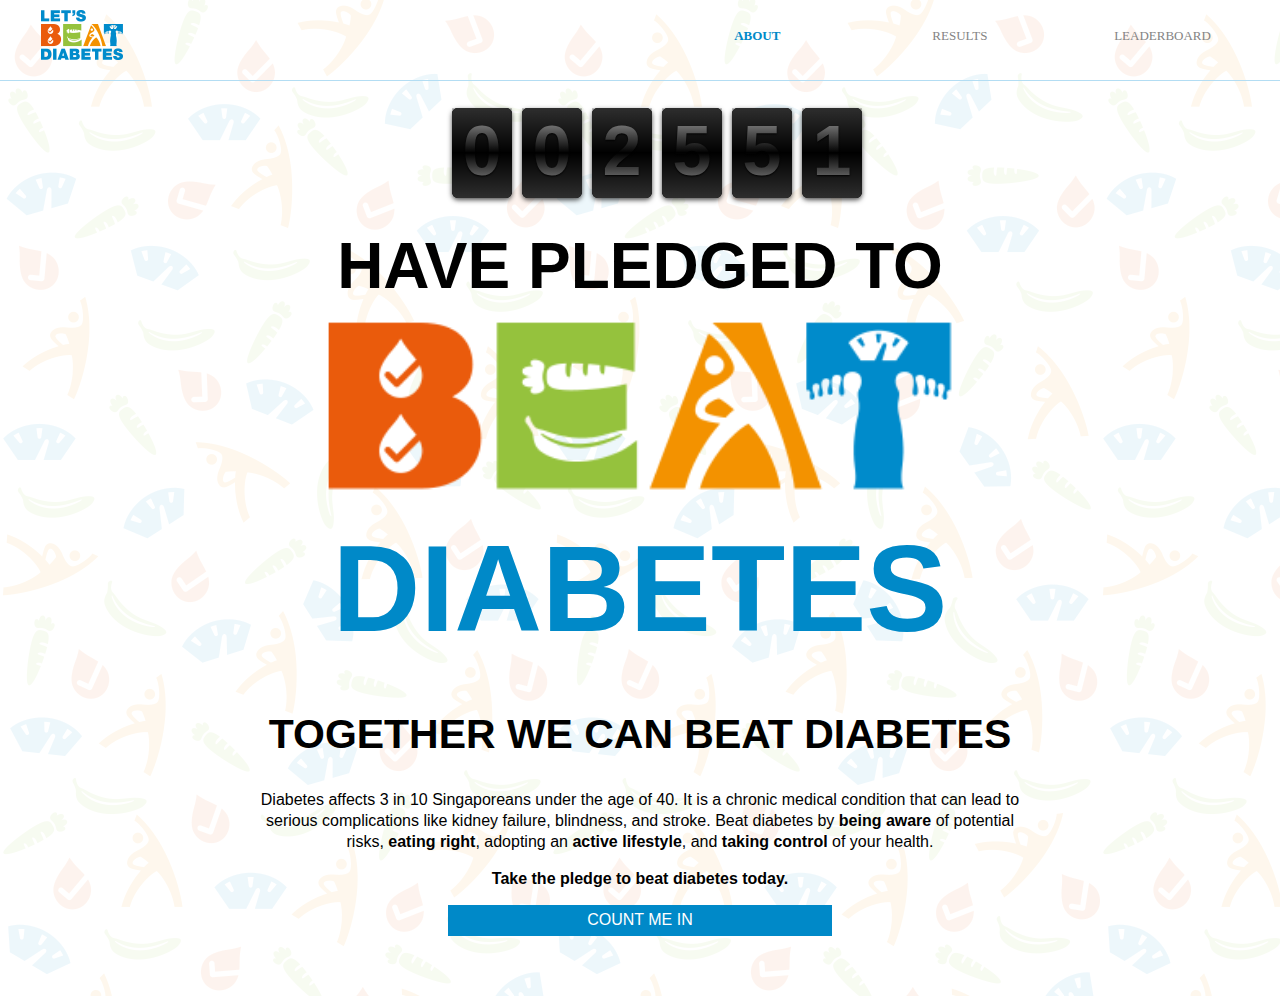
==== front_end/facebook_app/design.html @ 47fb70a7 "." ====
<!DOCTYPE html>
<head>

	<meta name="viewport" content="width=device-width, initial-scale=1"/>
	<meta http-equiv="Content-Type" content="text/html; charset=utf-8" />
	<title>Facebook App</title>		
	<link rel="stylesheet" href="js/jqueryMobile/jquery.mobile-1.4.5.min.css"/>
    <link rel="stylesheet" href="css/flipclock.css">		
	<script src="js/jquery-1.12.0.min.js"></script>    
	<script src="js/flipclock.min.js"></script>
	<script src="js/jqueryMobile/jquery.mobile-1.4.5.min.js"></script>

	<style>
    	body {
    		background-image: url("images/BG_img.png");
		}
    </style>
</head>
<body>
<div data-role="page" data-theme="c">
	<div data-role="header" data-tap-toggle="false">	
    	<div style="width:100%;height:auto;float:left;border-bottom: 1px solid #b3ddf3;">
        	<div style="width:50%;height:80px;float:left;"> 
            	    <div style="width:100%;height:auto;float:left;">
                    	<div style="width:5%;height:1px;float:left;">             	       	
                        </div>
                        
                        <div style="width:95%;height:1px;float:left;"> 
                        	<img src="images/logo.png">            	       	
                         </div>
                    	 
                    </div>	
        	</div> 
            <div style="width:50%;height:80px;float:left;"> 
                     <div style="width:100%;height:auto;float:left;position: relative;top: 25px;">
                         <div style="width:5%;height:1px;float:left;">             	       	
                         </div>
                         <div style="width:26.66%;height:auto;float:left;font-family:HelveticaNeue;text-align: center;"> 
                            <a href="" style="text-decoration: none;color:#008ac8;font-weight: bold;font-size: 13px;">ABOUT</a>            	       	
                         </div>
                         <div style="width:5%;height:1px;float:left;">             	       	
                         </div> 
                         <div style="width:26.66%;height:auto;float:left;font-family:HelveticaNeue;text-align: center;"> 
                            <a href="" style="text-decoration: none;color:#848484;font-size: 13px;">RESULTS</a>            	       	
                         </div>
                         <div style="width:5%;height:1px;float:left;">             	       	
                         </div> 
                         <div style="width:26.66%;height:auto;float:left;font-family:HelveticaNeue;text-align: center;"> 
                            <a href="" style="text-decoration: none;color:#848484;font-size: 13px;">LEADERBOARD</a>             	       	
                         </div>
                         <div style="width:5%;height:1px;float:left;">             	       	
                         </div>   
                     </div>	
        	</div>
           
        </div> 
           
	</div>
    
    
	<div data-role="main">
    	   <div style="width:100%;height:auto;float:left;">
           		
                <div style="width:60%;height:auto;float:left;text-align: center;padding: 0% 20%;">
                	<div style="width:100%;height:auto;float:left;">                		
                       
                        <div style="width:56%;height:auto;float:left;text-align: center;padding: 0% 22%;">
                        	<div class="clock" style="margin:2em;"></div>             	       	
                		</div>
                         
                              
                    </div>	       	
                </div>
               
           </div> 
           
           <div style="width:100%;height:auto;float:left;">
           		<div style="width:20%;height:1px;float:left;">             	       	
                </div>
                <div style="width:60%;height:auto;float:left;text-align: center;">                	
                		<span style="width:100%;font-size: 5.0vw;font-family: inherit;"><strong>HAVE PLEDGED TO</strong></span>                   
                </div>
                <div style="width:20%;height:1px;float:left;">             	       	
                </div>	
           </div> 
           
           <div style="width:100%;height:auto;float:left;">
           		<div style="width:20%;height:1px;float:left;">             	       	
                </div>
                <div style="width:60%;height:auto;float:left;text-align: center;">                	
                		 <img style="width: 85%;" src="images/beat.png">                          	
                </div>
                <div style="width:20%;height:1px;float:left;">             	       	
                </div>	
           </div>
           
           <div style="width:100%;height:auto;float:left;">
           		<div style="width:20%;height:1px;float:left;">             	       	
                </div>
                <div style="width:60%;height:auto;float:left;text-align: center;">                	
                		<span style="width:100%;font-size: 9.5vw;font-family: inherit;color: #0089c8;"><strong>DIABETES</strong></span>                           	
                </div>
                <div style="width:20%;height:1px;float:left;">             	       	
                </div>	
           </div>
           
           <div style="width:100%;height:40px;float:left;">           		
           </div> 
           
           <div style="width:100%;height:auto;float:left;padding-bottom: 13px;">
           		<div style="width:20%;height:1px;float:left;">             	       	
                </div>
                <div style="width:60%;height:auto;float:left;text-align: center;">
                	<div style="width:100%;height:auto;float:left;">                	
                		<span style="font-size: 3.2vw;"><strong>TOGETHER WE CAN BEAT DIABETES</strong></span>
                    </div>                           	
                </div>
                <div style="width:20%;height:1px;float:left;">             	       	
                </div>	
           </div>  
           
           <div style="width:100%;height:auto;float:left;">
           		<div style="width:20%;height:1px;float:left;">             	       	
                </div>
                <div style="width:60%;height:auto;float:left;text-align: center;">
                	<div style="width:100%;height:auto;float:left;">                	
                		<p style="text-align: center;">Diabetes affects 3 in 10 Singaporeans under the age of 40.
It is a chronic medical condition that can lead to serious complications like kidney failure, blindness, and stroke. Beat diabetes by <strong>being aware </strong>of potential risks, <strong>eating right</strong>, adopting an <strong>active lifestyle</strong>, and <strong>taking control</strong> of your health.</p>

<p style="text-align: center;"><strong>Take the pledge to beat diabetes today.</strong></p>
                    </div>                           	
                </div>
                <div style="width:20%;height:1px;float:left;">             	       	
                </div>	
           </div>
           
           
           <div style="width:100%;height:auto;float:left;">
           		<div style="width:35%;height:1px;float:left;">             	       	
                </div>
                <div style="width:30%;height:auto;float:left;text-align: center;">
                	<div style="width:100%;height:auto;float:left;background-color: #0089c8;color: white;">
                    	<span style="width:100%;height:5px;float: left;"></span>
						<span>COUNT ME IN</span>
						<span style="width:100%;height:5px;float: left;"></span>
                    </div>                           	
                </div>
                <div style="width:35%;height:1px;float:left;">             	       	
                </div>	
           </div>  
           
           <div style="width:35%;height:60px;float:left;">             	       	
           </div> 
	</div>
    
    
    <div data-role="footer" data-position="fixed" data-tap-toggle="false">	     
	</div>
</div>
	<!--<div data-role="footer" data-position="fixed">...</div>-->
</div>

<script type="text/javascript">
			var clock;

			$(document).ready(function() {

				// Instantiate a counter
				clock = new FlipClock($('.clock'), 2543, {
					clockFace: 'Counter',
					//autoStart: true,
					minimumDigits: 6
				});
				count(clock);
			});
			
			function count(clock){				
				window.setTimeout(function(){
					clock.increment();
					count(clock);					
					},100);
			}
</script>

</body>
</html>
---- front_end/facebook_app/css/flipclock.css ----
/* Get the bourbon mixin from http://bourbon.io */
/* Reset */
.flip-clock-wrapper * {
    -webkit-box-sizing: border-box;
    -moz-box-sizing: border-box;
    -ms-box-sizing: border-box;
    -o-box-sizing: border-box;
    box-sizing: border-box;
    -webkit-backface-visibility: hidden;
    -moz-backface-visibility: hidden;
    -ms-backface-visibility: hidden;
    -o-backface-visibility: hidden;
    backface-visibility: hidden;
}

.flip-clock-wrapper a {
  cursor: pointer;
  text-decoration: none;
  color: #ccc; }

.flip-clock-wrapper a:hover {
  color: #fff; }

.flip-clock-wrapper ul {
  list-style: none; }

.flip-clock-wrapper.clearfix:before,
.flip-clock-wrapper.clearfix:after {
  content: " ";
  display: table; }

.flip-clock-wrapper.clearfix:after {
  clear: both; }

.flip-clock-wrapper.clearfix {
  *zoom: 1; }

/* Main */
.flip-clock-wrapper {
  font: normal 11px "Helvetica Neue", Helvetica, sans-serif;
  -webkit-user-select: none; }

.flip-clock-meridium {
  background: none !important;
  box-shadow: 0 0 0 !important;
  font-size: 36px !important; }

.flip-clock-meridium a { color: #313333; }

.flip-clock-wrapper {
  text-align: center;
  position: relative;
  width: 100%;
  margin: 1em;
}

.flip-clock-wrapper:before,
.flip-clock-wrapper:after {
    content: " "; /* 1 */
    display: table; /* 2 */
}
.flip-clock-wrapper:after {
    clear: both;
}

/* Skeleton */
.flip-clock-wrapper ul {
  position: relative;
  float: left;
  margin: 5px;
  width: 60px;
  height: 90px;
  font-size: 80px;
  font-weight: bold;
  line-height: 87px;
  border-radius: 6px;
  background: #000;
}

.flip-clock-wrapper ul li {
  z-index: 1;
  position: absolute;
  left: 0;
  top: 0;
  width: 100%;
  height: 100%;
  line-height: 87px;
  text-decoration: none !important;
}

.flip-clock-wrapper ul li:first-child {
  z-index: 2; }

.flip-clock-wrapper ul li a {
  display: block;
  height: 100%;
  -webkit-perspective: 200px;
  -moz-perspective: 200px;
  perspective: 200px;
  margin: 0 !important;
  overflow: visible !important;
  cursor: default !important; }

.flip-clock-wrapper ul li a div {
  z-index: 1;
  position: absolute;
  left: 0;
  width: 100%;
  height: 50%;
  font-size: 80px;
  overflow: hidden; 
  outline: 1px solid transparent; }

.flip-clock-wrapper ul li a div .shadow {
  position: absolute;
  width: 100%;
  height: 100%;
  z-index: 2; }

.flip-clock-wrapper ul li a div.up {
  -webkit-transform-origin: 50% 100%;
  -moz-transform-origin: 50% 100%;
  -ms-transform-origin: 50% 100%;
  -o-transform-origin: 50% 100%;
  transform-origin: 50% 100%;
  top: 0; }

.flip-clock-wrapper ul li a div.up:after {
  content: "";
  position: absolute;
  top: 44px;
  left: 0;
  z-index: 5;
  width: 100%;
  height: 3px;
  background-color: #000;
  background-color: rgba(0, 0, 0, 0.4); }

.flip-clock-wrapper ul li a div.down {
  -webkit-transform-origin: 50% 0;
  -moz-transform-origin: 50% 0;
  -ms-transform-origin: 50% 0;
  -o-transform-origin: 50% 0;
  transform-origin: 50% 0;
  bottom: 0;
  border-bottom-left-radius: 6px;
  border-bottom-right-radius: 6px;
}

.flip-clock-wrapper ul li a div div.inn {
  position: absolute;
  left: 0;
  z-index: 1;
  width: 100%;
  height: 200%;
  color: #ccc;
  text-shadow: 0 1px 2px #000;
  text-align: center;
  background-color: #333;
  border-radius: 6px;
  font-size: 70px; }

.flip-clock-wrapper ul li a div.up div.inn {
  top: 0; }

.flip-clock-wrapper ul li a div.down div.inn {
  bottom: 0; }

/* PLAY */
.flip-clock-wrapper ul.play li.flip-clock-before {
  z-index: 3; }

.flip-clock-wrapper .flip {   box-shadow: 0 2px 5px rgba(0, 0, 0, 0.7); }

.flip-clock-wrapper ul.play li.flip-clock-active {
  -webkit-animation: asd 0.5s 0.5s linear both;
  -moz-animation: asd 0.5s 0.5s linear both;
  animation: asd 0.5s 0.5s linear both;
  z-index: 5; }

.flip-clock-divider {
  float: left;
  display: inline-block;
  position: relative;
  width: 20px;
  height: 100px; }

.flip-clock-divider:first-child {
  width: 0; }

.flip-clock-dot {
  display: block;
  background: #323434;
  width: 10px;
  height: 10px;
  position: absolute;
  border-radius: 50%;
  box-shadow: 0 0 5px rgba(0, 0, 0, 0.5);
  left: 5px; }

.flip-clock-divider .flip-clock-label {
  position: absolute;
  top: -1.5em;
  right: -86px;
  color: black;
  text-shadow: none; }

.flip-clock-divider.minutes .flip-clock-label {
  right: -88px; }

.flip-clock-divider.seconds .flip-clock-label {
  right: -91px; }

.flip-clock-dot.top {
  top: 30px; }

.flip-clock-dot.bottom {
  bottom: 30px; }

@-webkit-keyframes asd {
  0% {
    z-index: 2; }

  20% {
    z-index: 4; }

  100% {
    z-index: 4; } }

@-moz-keyframes asd {
  0% {
    z-index: 2; }

  20% {
    z-index: 4; }

  100% {
    z-index: 4; } }

@-o-keyframes asd {
  0% {
    z-index: 2; }

  20% {
    z-index: 4; }

  100% {
    z-index: 4; } }

@keyframes asd {
  0% {
    z-index: 2; }

  20% {
    z-index: 4; }

  100% {
    z-index: 4; } }

.flip-clock-wrapper ul.play li.flip-clock-active .down {
  z-index: 2;
  -webkit-animation: turn 0.5s 0.5s linear both;
  -moz-animation: turn 0.5s 0.5s linear both;
  animation: turn 0.5s 0.5s linear both; }

@-webkit-keyframes turn {
  0% {
    -webkit-transform: rotateX(90deg); }

  100% {
    -webkit-transform: rotateX(0deg); } }

@-moz-keyframes turn {
  0% {
    -moz-transform: rotateX(90deg); }

  100% {
    -moz-transform: rotateX(0deg); } }

@-o-keyframes turn {
  0% {
    -o-transform: rotateX(90deg); }

  100% {
    -o-transform: rotateX(0deg); } }

@keyframes turn {
  0% {
    transform: rotateX(90deg); }

  100% {
    transform: rotateX(0deg); } }

.flip-clock-wrapper ul.play li.flip-clock-before .up {
  z-index: 2;
  -webkit-animation: turn2 0.5s linear both;
  -moz-animation: turn2 0.5s linear both;
  animation: turn2 0.5s linear both; }

@-webkit-keyframes turn2 {
  0% {
    -webkit-transform: rotateX(0deg); }

  100% {
    -webkit-transform: rotateX(-90deg); } }

@-moz-keyframes turn2 {
  0% {
    -moz-transform: rotateX(0deg); }

  100% {
    -moz-transform: rotateX(-90deg); } }

@-o-keyframes turn2 {
  0% {
    -o-transform: rotateX(0deg); }

  100% {
    -o-transform: rotateX(-90deg); } }

@keyframes turn2 {
  0% {
    transform: rotateX(0deg); }

  100% {
    transform: rotateX(-90deg); } }

.flip-clock-wrapper ul li.flip-clock-active {
  z-index: 3; }

/* SHADOW */
.flip-clock-wrapper ul.play li.flip-clock-before .up .shadow {
  background: -moz-linear-gradient(top, rgba(0, 0, 0, 0.1) 0%, black 100%);
  background: -webkit-gradient(linear, left top, left bottom, color-stop(0%, rgba(0, 0, 0, 0.1)), color-stop(100%, black));
  background: linear, top, rgba(0, 0, 0, 0.1) 0%, black 100%;
  background: -o-linear-gradient(top, rgba(0, 0, 0, 0.1) 0%, black 100%);
  background: -ms-linear-gradient(top, rgba(0, 0, 0, 0.1) 0%, black 100%);
  background: linear, to bottom, rgba(0, 0, 0, 0.1) 0%, black 100%;
  -webkit-animation: show 0.5s linear both;
  -moz-animation: show 0.5s linear both;
  animation: show 0.5s linear both; }

.flip-clock-wrapper ul.play li.flip-clock-active .up .shadow {
  background: -moz-linear-gradient(top, rgba(0, 0, 0, 0.1) 0%, black 100%);
  background: -webkit-gradient(linear, left top, left bottom, color-stop(0%, rgba(0, 0, 0, 0.1)), color-stop(100%, black));
  background: linear, top, rgba(0, 0, 0, 0.1) 0%, black 100%;
  background: -o-linear-gradient(top, rgba(0, 0, 0, 0.1) 0%, black 100%);
  background: -ms-linear-gradient(top, rgba(0, 0, 0, 0.1) 0%, black 100%);
  background: linear, to bottom, rgba(0, 0, 0, 0.1) 0%, black 100%;
  -webkit-animation: hide 0.5s 0.3s linear both;
  -moz-animation: hide 0.5s 0.3s linear both;
  animation: hide 0.5s 0.3s linear both; }

/*DOWN*/
.flip-clock-wrapper ul.play li.flip-clock-before .down .shadow {
  background: -moz-linear-gradient(top, black 0%, rgba(0, 0, 0, 0.1) 100%);
  background: -webkit-gradient(linear, left top, left bottom, color-stop(0%, black), color-stop(100%, rgba(0, 0, 0, 0.1)));
  background: linear, top, black 0%, rgba(0, 0, 0, 0.1) 100%;
  background: -o-linear-gradient(top, black 0%, rgba(0, 0, 0, 0.1) 100%);
  background: -ms-linear-gradient(top, black 0%, rgba(0, 0, 0, 0.1) 100%);
  background: linear, to bottom, black 0%, rgba(0, 0, 0, 0.1) 100%;
  -webkit-animation: show 0.5s linear both;
  -moz-animation: show 0.5s linear both;
  animation: show 0.5s linear both; }

.flip-clock-wrapper ul.play li.flip-clock-active .down .shadow {
  background: -moz-linear-gradient(top, black 0%, rgba(0, 0, 0, 0.1) 100%);
  background: -webkit-gradient(linear, left top, left bottom, color-stop(0%, black), color-stop(100%, rgba(0, 0, 0, 0.1)));
  background: linear, top, black 0%, rgba(0, 0, 0, 0.1) 100%;
  background: -o-linear-gradient(top, black 0%, rgba(0, 0, 0, 0.1) 100%);
  background: -ms-linear-gradient(top, black 0%, rgba(0, 0, 0, 0.1) 100%);
  background: linear, to bottom, black 0%, rgba(0, 0, 0, 0.1) 100%;
  -webkit-animation: hide 0.5s 0.3s linear both;
  -moz-animation: hide 0.5s 0.3s linear both;
  animation: hide 0.5s 0.2s linear both; }

@-webkit-keyframes show {
  0% {
    opacity: 0; }

  100% {
    opacity: 1; } }

@-moz-keyframes show {
  0% {
    opacity: 0; }

  100% {
    opacity: 1; } }

@-o-keyframes show {
  0% {
    opacity: 0; }

  100% {
    opacity: 1; } }

@keyframes show {
  0% {
    opacity: 0; }

  100% {
    opacity: 1; } }

@-webkit-keyframes hide {
  0% {
    opacity: 1; }

  100% {
    opacity: 0; } }

@-moz-keyframes hide {
  0% {
    opacity: 1; }

  100% {
    opacity: 0; } }

@-o-keyframes hide {
  0% {
    opacity: 1; }

  100% {
    opacity: 0; } }

@keyframes hide {
  0% {
    opacity: 1; }

  100% {
    opacity: 0; } }
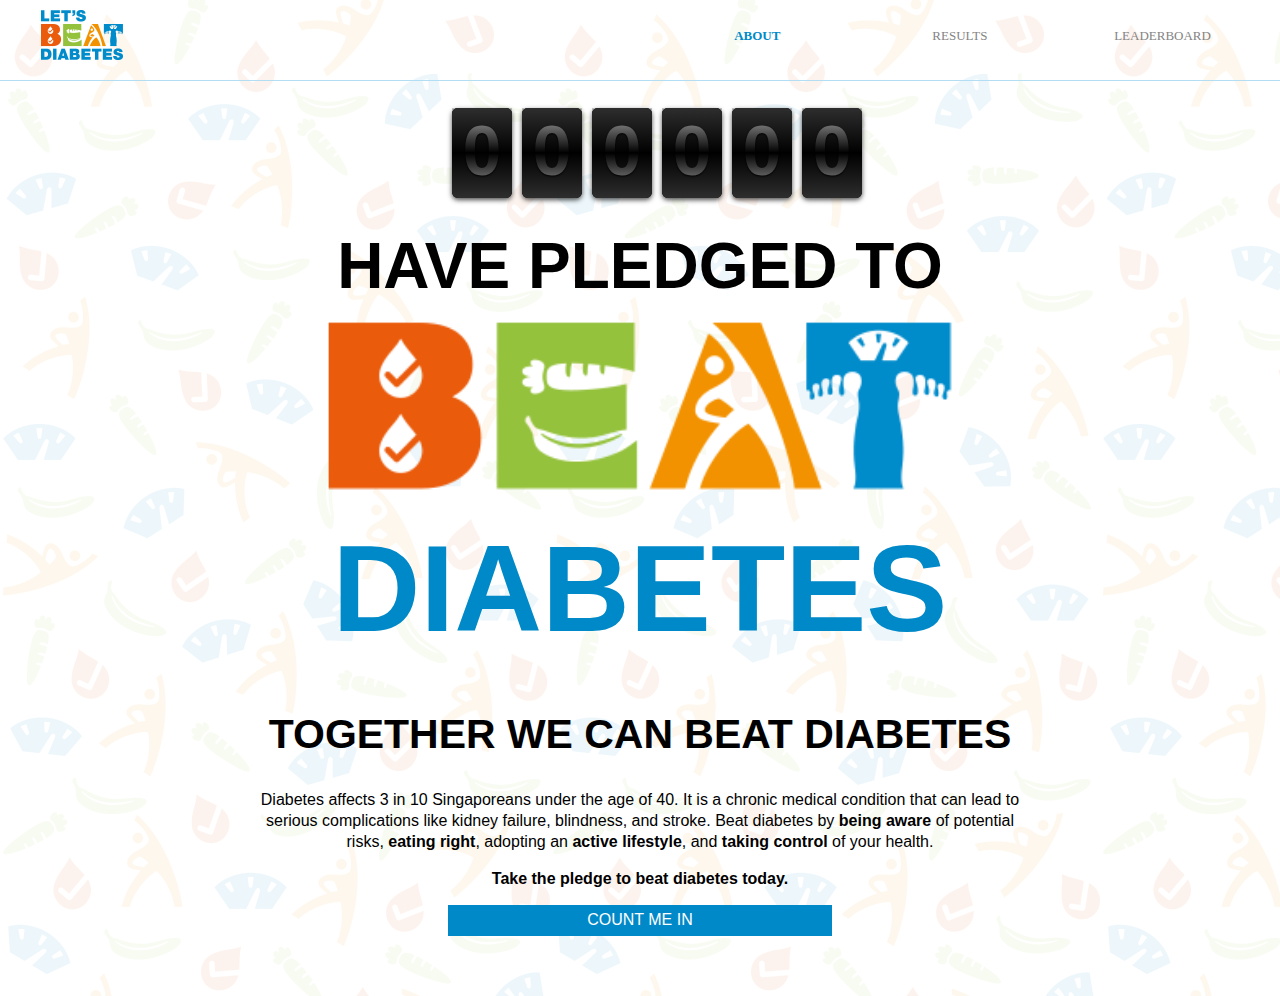
==== commit c891c5e7: "." ====
--- a/front_end/facebook_app/design.html
+++ b/front_end/facebook_app/design.html
@@ -1,186 +1,177 @@
 <!DOCTYPE html>
+<html>
 <head>
 
-	<meta name="viewport" content="width=device-width, initial-scale=1"/>
-	<meta http-equiv="Content-Type" content="text/html; charset=utf-8" />
-	<title>Facebook App</title>		
-	<link rel="stylesheet" href="js/jqueryMobile/jquery.mobile-1.4.5.min.css"/>
-    <link rel="stylesheet" href="css/flipclock.css">		
-	<script src="js/jquery-1.12.0.min.js"></script>    
-	<script src="js/flipclock.min.js"></script>
-	<script src="js/jqueryMobile/jquery.mobile-1.4.5.min.js"></script>
+<meta name="viewport" content="width=device-width, initial-scale=1" />
+<meta http-equiv="Content-Type" content="text/html; charset=utf-8" />
+<title>Facebook App</title>
 
-	<style>
-    	body {
-    		background-image: url("images/BG_img.png");
-		}
-    </style>
+<link rel="stylesheet"
+	href="js/jqueryMobile/jquery.mobile-1.4.5.min.css" />
+<link rel="stylesheet" href="css/flipclock.css">
+
+
+<script src="js/jquery-1.12.0.min.js"></script>
+<script src="js/jqueryMobile/jquery.mobile-1.4.5.min.js"></script>
+<script src="js/flipclock.min.js"></script>
+<script src="js/main.js"></script>
+
+<style>
+body {
+	background-image: url("images/BG_img.png");
+}
+</style>
 </head>
 <body>
-<div data-role="page" data-theme="c">
-	<div data-role="header" data-tap-toggle="false">	
-    	<div style="width:100%;height:auto;float:left;border-bottom: 1px solid #b3ddf3;">
-        	<div style="width:50%;height:80px;float:left;"> 
-            	    <div style="width:100%;height:auto;float:left;">
-                    	<div style="width:5%;height:1px;float:left;">             	       	
-                        </div>
-                        
-                        <div style="width:95%;height:1px;float:left;"> 
-                        	<img src="images/logo.png">            	       	
-                         </div>
-                    	 
-                    </div>	
-        	</div> 
-            <div style="width:50%;height:80px;float:left;"> 
-                     <div style="width:100%;height:auto;float:left;position: relative;top: 25px;">
-                         <div style="width:5%;height:1px;float:left;">             	       	
-                         </div>
-                         <div style="width:26.66%;height:auto;float:left;font-family:HelveticaNeue;text-align: center;"> 
-                            <a href="" style="text-decoration: none;color:#008ac8;font-weight: bold;font-size: 13px;">ABOUT</a>            	       	
-                         </div>
-                         <div style="width:5%;height:1px;float:left;">             	       	
-                         </div> 
-                         <div style="width:26.66%;height:auto;float:left;font-family:HelveticaNeue;text-align: center;"> 
-                            <a href="" style="text-decoration: none;color:#848484;font-size: 13px;">RESULTS</a>            	       	
-                         </div>
-                         <div style="width:5%;height:1px;float:left;">             	       	
-                         </div> 
-                         <div style="width:26.66%;height:auto;float:left;font-family:HelveticaNeue;text-align: center;"> 
-                            <a href="" style="text-decoration: none;color:#848484;font-size: 13px;">LEADERBOARD</a>             	       	
-                         </div>
-                         <div style="width:5%;height:1px;float:left;">             	       	
-                         </div>   
-                     </div>	
-        	</div>
-           
-        </div> 
-           
+	<div data-role="page" data-theme="c">
+		<div data-role="header" data-tap-toggle="false">
+			<div
+				style="width: 100%; height: auto; float: left; border-bottom: 1px solid #b3ddf3;">
+				<div style="width: 50%; height: 80px; float: left;">
+					<div style="width: 100%; height: auto; float: left;">
+						<div style="width: 5%; height: 1px; float: left;"></div>
+
+						<div style="width: 95%; height: 1px; float: left;">
+							<img src="images/logo.png">
+						</div>
+
+					</div>
+				</div>
+				<div style="width: 50%; height: 80px; float: left;">
+					<div
+						style="width: 100%; height: auto; float: left; position: relative; top: 25px;">
+						<div style="width: 5%; height: 1px; float: left;"></div>
+						<div
+							style="width: 26.66%; height: auto; float: left; font-family: HelveticaNeue; text-align: center;">
+							<a href=""
+								style="text-decoration: none; color: #008ac8; font-weight: bold; font-size: 13px;">ABOUT</a>
+						</div>
+						<div style="width: 5%; height: 1px; float: left;"></div>
+						<div
+							style="width: 26.66%; height: auto; float: left; font-family: HelveticaNeue; text-align: center;">
+							<a href=""
+								style="text-decoration: none; color: #848484; font-size: 13px;">RESULTS</a>
+						</div>
+						<div style="width: 5%; height: 1px; float: left;"></div>
+						<div
+							style="width: 26.66%; height: auto; float: left; font-family: HelveticaNeue; text-align: center;">
+							<a href=""
+								style="text-decoration: none; color: #848484; font-size: 13px;">LEADERBOARD</a>
+						</div>
+						<div style="width: 5%; height: 1px; float: left;"></div>
+					</div>
+				</div>
+
+			</div>
+
+		</div>
+
+
+		<div data-role="main">
+			<div style="width: 100%; height: auto; float: left;">
+
+				<div
+					style="width: 60%; height: auto; float: left; text-align: center; padding: 0% 20%;">
+					<div style="width: 100%; height: auto; float: left;">
+
+						<div
+							style="width: 56%; height: auto; float: left; text-align: center; padding: 0% 22%;">
+							<div class="clock" style="margin: 2em;"></div>
+						</div>
+
+
+					</div>
+				</div>
+
+			</div>
+
+			<div style="width: 100%; height: auto; float: left;">
+				<div style="width: 20%; height: 1px; float: left;"></div>
+				<div
+					style="width: 60%; height: auto; float: left; text-align: center;">
+					<span style="width: 100%; font-size: 5.0vw; font-family: inherit;"><strong>HAVE
+							PLEDGED TO</strong></span>
+				</div>
+				<div style="width: 20%; height: 1px; float: left;"></div>
+			</div>
+
+			<div style="width: 100%; height: auto; float: left;">
+				<div style="width: 20%; height: 1px; float: left;"></div>
+				<div
+					style="width: 60%; height: auto; float: left; text-align: center;">
+					<img style="width: 85%;" src="images/beat.png">
+				</div>
+				<div style="width: 20%; height: 1px; float: left;"></div>
+			</div>
+
+			<div style="width: 100%; height: auto; float: left;">
+				<div style="width: 20%; height: 1px; float: left;"></div>
+				<div
+					style="width: 60%; height: auto; float: left; text-align: center;">
+					<span
+						style="width: 100%; font-size: 9.5vw; font-family: inherit; color: #0089c8;"><strong>DIABETES</strong></span>
+				</div>
+				<div style="width: 20%; height: 1px; float: left;"></div>
+			</div>
+
+			<div style="width: 100%; height: 40px; float: left;"></div>
+
+			<div
+				style="width: 100%; height: auto; float: left; padding-bottom: 13px;">
+				<div style="width: 20%; height: 1px; float: left;"></div>
+				<div
+					style="width: 60%; height: auto; float: left; text-align: center;">
+					<div style="width: 100%; height: auto; float: left;">
+						<span style="font-size: 3.2vw;"><strong>TOGETHER
+								WE CAN BEAT DIABETES</strong></span>
+					</div>
+				</div>
+				<div style="width: 20%; height: 1px; float: left;"></div>
+			</div>
+
+			<div style="width: 100%; height: auto; float: left;">
+				<div style="width: 20%; height: 1px; float: left;"></div>
+				<div
+					style="width: 60%; height: auto; float: left; text-align: center;">
+					<div style="width: 100%; height: auto; float: left;">
+						<p style="text-align: center;">
+							Diabetes affects 3 in 10 Singaporeans under the age of 40. It is
+							a chronic medical condition that can lead to serious
+							complications like kidney failure, blindness, and stroke. Beat
+							diabetes by <strong>being aware </strong>of potential risks, <strong>eating
+								right</strong>, adopting an <strong>active lifestyle</strong>, and <strong>taking
+								control</strong> of your health.
+						</p>
+
+						<p style="text-align: center;">
+							<strong>Take the pledge to beat diabetes today.</strong>
+						</p>
+					</div>
+				</div>
+				<div style="width: 20%; height: 1px; float: left;"></div>
+			</div>
+
+
+			<div style="width: 100%; height: auto; float: left;">
+				<div style="width: 35%; height: 1px; float: left;"></div>
+				<div
+					style="width: 30%; height: auto; float: left; text-align: center;">
+					<div
+						style="width: 100%; height: auto; float: left; background-color: #0089c8; color: white;">
+						<span style="width: 100%; height: 5px; float: left;"></span> <span>COUNT
+							ME IN</span> <span style="width: 100%; height: 5px; float: left;"></span>
+					</div>
+				</div>
+				<div style="width: 35%; height: 1px; float: left;"></div>
+			</div>
+
+			<div style="width: 35%; height: 60px; float: left;"></div>
+		</div>
+
+
+		<div data-role="footer" data-position="fixed" data-tap-toggle="false">
+		</div>
 	</div>
-    
-    
-	<div data-role="main">
-    	   <div style="width:100%;height:auto;float:left;">
-           		
-                <div style="width:60%;height:auto;float:left;text-align: center;padding: 0% 20%;">
-                	<div style="width:100%;height:auto;float:left;">                		
-                       
-                        <div style="width:56%;height:auto;float:left;text-align: center;padding: 0% 22%;">
-                        	<div class="clock" style="margin:2em;"></div>             	       	
-                		</div>
-                         
-                              
-                    </div>	       	
-                </div>
-               
-           </div> 
-           
-           <div style="width:100%;height:auto;float:left;">
-           		<div style="width:20%;height:1px;float:left;">             	       	
-                </div>
-                <div style="width:60%;height:auto;float:left;text-align: center;">                	
-                		<span style="width:100%;font-size: 5.0vw;font-family: inherit;"><strong>HAVE PLEDGED TO</strong></span>                   
-                </div>
-                <div style="width:20%;height:1px;float:left;">             	       	
-                </div>	
-           </div> 
-           
-           <div style="width:100%;height:auto;float:left;">
-           		<div style="width:20%;height:1px;float:left;">             	       	
-                </div>
-                <div style="width:60%;height:auto;float:left;text-align: center;">                	
-                		 <img style="width: 85%;" src="images/beat.png">                          	
-                </div>
-                <div style="width:20%;height:1px;float:left;">             	       	
-                </div>	
-           </div>
-           
-           <div style="width:100%;height:auto;float:left;">
-           		<div style="width:20%;height:1px;float:left;">             	       	
-                </div>
-                <div style="width:60%;height:auto;float:left;text-align: center;">                	
-                		<span style="width:100%;font-size: 9.5vw;font-family: inherit;color: #0089c8;"><strong>DIABETES</strong></span>                           	
-                </div>
-                <div style="width:20%;height:1px;float:left;">             	       	
-                </div>	
-           </div>
-           
-           <div style="width:100%;height:40px;float:left;">           		
-           </div> 
-           
-           <div style="width:100%;height:auto;float:left;padding-bottom: 13px;">
-           		<div style="width:20%;height:1px;float:left;">             	       	
-                </div>
-                <div style="width:60%;height:auto;float:left;text-align: center;">
-                	<div style="width:100%;height:auto;float:left;">                	
-                		<span style="font-size: 3.2vw;"><strong>TOGETHER WE CAN BEAT DIABETES</strong></span>
-                    </div>                           	
-                </div>
-                <div style="width:20%;height:1px;float:left;">             	       	
-                </div>	
-           </div>  
-           
-           <div style="width:100%;height:auto;float:left;">
-           		<div style="width:20%;height:1px;float:left;">             	       	
-                </div>
-                <div style="width:60%;height:auto;float:left;text-align: center;">
-                	<div style="width:100%;height:auto;float:left;">                	
-                		<p style="text-align: center;">Diabetes affects 3 in 10 Singaporeans under the age of 40.
-It is a chronic medical condition that can lead to serious complications like kidney failure, blindness, and stroke. Beat diabetes by <strong>being aware </strong>of potential risks, <strong>eating right</strong>, adopting an <strong>active lifestyle</strong>, and <strong>taking control</strong> of your health.</p>
-
-<p style="text-align: center;"><strong>Take the pledge to beat diabetes today.</strong></p>
-                    </div>                           	
-                </div>
-                <div style="width:20%;height:1px;float:left;">             	       	
-                </div>	
-           </div>
-           
-           
-           <div style="width:100%;height:auto;float:left;">
-           		<div style="width:35%;height:1px;float:left;">             	       	
-                </div>
-                <div style="width:30%;height:auto;float:left;text-align: center;">
-                	<div style="width:100%;height:auto;float:left;background-color: #0089c8;color: white;">
-                    	<span style="width:100%;height:5px;float: left;"></span>
-						<span>COUNT ME IN</span>
-						<span style="width:100%;height:5px;float: left;"></span>
-                    </div>                           	
-                </div>
-                <div style="width:35%;height:1px;float:left;">             	       	
-                </div>	
-           </div>  
-           
-           <div style="width:35%;height:60px;float:left;">             	       	
-           </div> 
-	</div>
-    
-    
-    <div data-role="footer" data-position="fixed" data-tap-toggle="false">	     
-	</div>
-</div>
 	<!--<div data-role="footer" data-position="fixed">...</div>-->
-</div>
-
-<script type="text/javascript">
-			var clock;
-
-			$(document).ready(function() {
-
-				// Instantiate a counter
-				clock = new FlipClock($('.clock'), 2543, {
-					clockFace: 'Counter',
-					//autoStart: true,
-					minimumDigits: 6
-				});
-				count(clock);
-			});
-			
-			function count(clock){				
-				window.setTimeout(function(){
-					clock.increment();
-					count(clock);					
-					},100);
-			}
-</script>
-
 </body>
 </html>
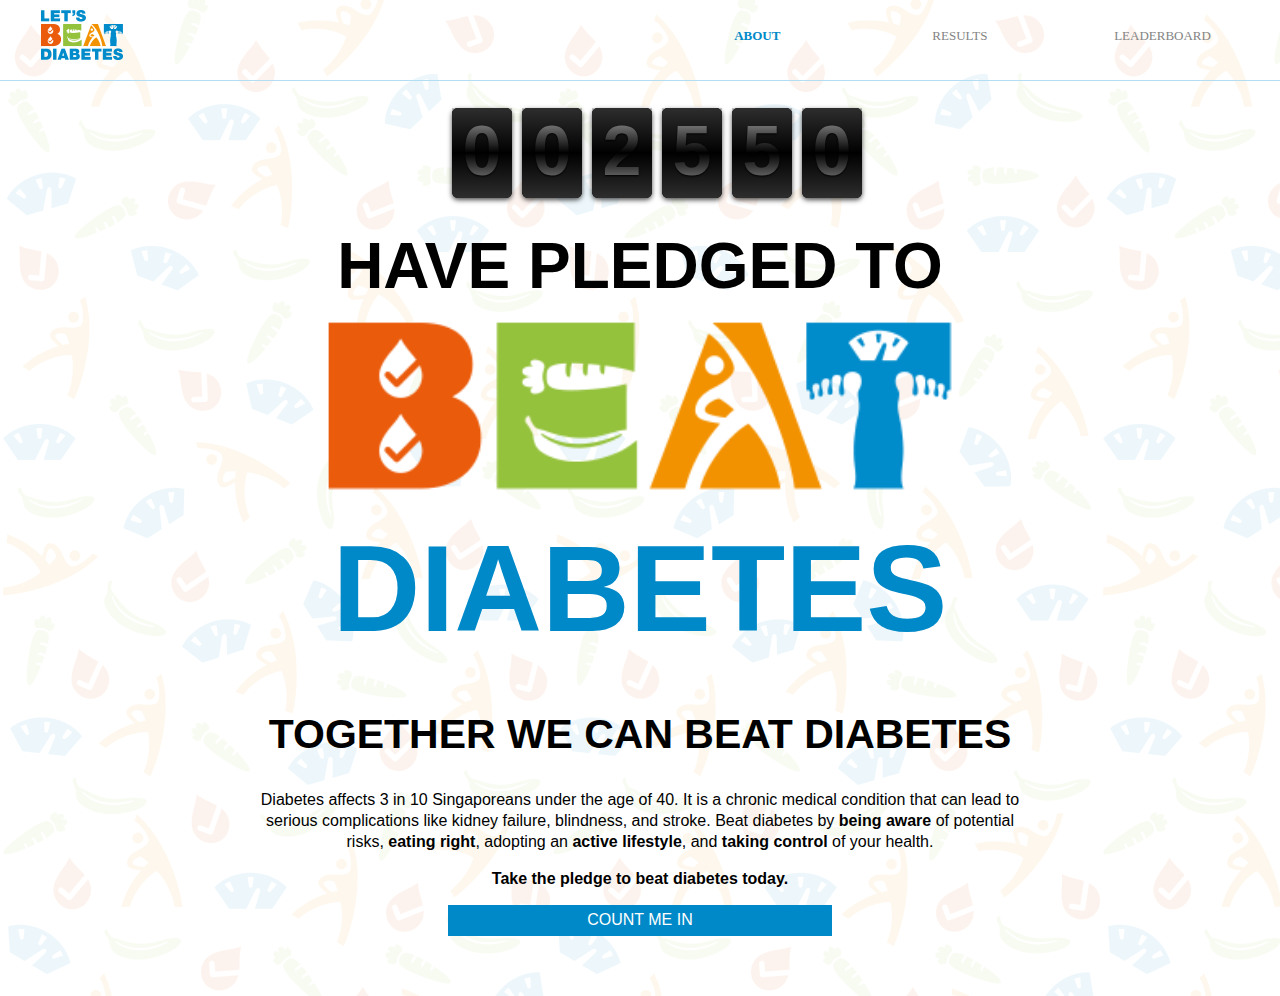
==== commit 9f6f9c83: "Merge remote-tracking branch 'origin/master'" ====
--- a/front_end/facebook_app/design.html
+++ b/front_end/facebook_app/design.html
@@ -1,177 +1,186 @@
 <!DOCTYPE html>
-<html>
 <head>
 
-<meta name="viewport" content="width=device-width, initial-scale=1" />
-<meta http-equiv="Content-Type" content="text/html; charset=utf-8" />
-<title>Facebook App</title>
+	<meta name="viewport" content="width=device-width, initial-scale=1"/>
+	<meta http-equiv="Content-Type" content="text/html; charset=utf-8" />
+	<title>Facebook App</title>		
+	<link rel="stylesheet" href="js/jqueryMobile/jquery.mobile-1.4.5.min.css"/>
+    <link rel="stylesheet" href="css/flipclock.css">		
+	<script src="js/jquery-1.12.0.min.js"></script>    
+	<script src="js/flipclock.min.js"></script>
+	<script src="js/jqueryMobile/jquery.mobile-1.4.5.min.js"></script>
 
-<link rel="stylesheet"
-	href="js/jqueryMobile/jquery.mobile-1.4.5.min.css" />
-<link rel="stylesheet" href="css/flipclock.css">
-
-
-<script src="js/jquery-1.12.0.min.js"></script>
-<script src="js/jqueryMobile/jquery.mobile-1.4.5.min.js"></script>
-<script src="js/flipclock.min.js"></script>
-<script src="js/main.js"></script>
-
-<style>
-body {
-	background-image: url("images/BG_img.png");
-}
-</style>
+	<style>
+    	body {
+    		background-image: url("images/BG_img.png");
+		}
+    </style>
 </head>
 <body>
-	<div data-role="page" data-theme="c">
-		<div data-role="header" data-tap-toggle="false">
-			<div
-				style="width: 100%; height: auto; float: left; border-bottom: 1px solid #b3ddf3;">
-				<div style="width: 50%; height: 80px; float: left;">
-					<div style="width: 100%; height: auto; float: left;">
-						<div style="width: 5%; height: 1px; float: left;"></div>
+<div data-role="page" data-theme="c">
+	<div data-role="header" data-tap-toggle="false">	
+    	<div style="width:100%;height:auto;float:left;border-bottom: 1px solid #b3ddf3;">
+        	<div style="width:50%;height:80px;float:left;"> 
+            	    <div style="width:100%;height:auto;float:left;">
+                    	<div style="width:5%;height:1px;float:left;">             	       	
+                        </div>
+                        
+                        <div style="width:95%;height:1px;float:left;"> 
+                        	<img src="images/logo.png">            	       	
+                         </div>
+                    	 
+                    </div>	
+        	</div> 
+            <div style="width:50%;height:80px;float:left;"> 
+                     <div style="width:100%;height:auto;float:left;position: relative;top: 25px;">
+                         <div style="width:5%;height:1px;float:left;">             	       	
+                         </div>
+                         <div style="width:26.66%;height:auto;float:left;font-family:HelveticaNeue;text-align: center;"> 
+                            <a href="" style="text-decoration: none;color:#008ac8;font-weight: bold;font-size: 13px;">ABOUT</a>            	       	
+                         </div>
+                         <div style="width:5%;height:1px;float:left;">             	       	
+                         </div> 
+                         <div style="width:26.66%;height:auto;float:left;font-family:HelveticaNeue;text-align: center;"> 
+                            <a href="" style="text-decoration: none;color:#848484;font-size: 13px;">RESULTS</a>            	       	
+                         </div>
+                         <div style="width:5%;height:1px;float:left;">             	       	
+                         </div> 
+                         <div style="width:26.66%;height:auto;float:left;font-family:HelveticaNeue;text-align: center;"> 
+                            <a href="" style="text-decoration: none;color:#848484;font-size: 13px;">LEADERBOARD</a>             	       	
+                         </div>
+                         <div style="width:5%;height:1px;float:left;">             	       	
+                         </div>   
+                     </div>	
+        	</div>
+           
+        </div> 
+           
+	</div>
+    
+    
+	<div data-role="main">
+    	   <div style="width:100%;height:auto;float:left;">
+           		
+                <div style="width:60%;height:auto;float:left;text-align: center;padding: 0% 20%;">
+                	<div style="width:100%;height:auto;float:left;">                		
+                       
+                        <div style="width:56%;height:auto;float:left;text-align: center;padding: 0% 22%;">
+                        	<div class="clock" style="margin:2em;"></div>             	       	
+                		</div>
+                         
+                              
+                    </div>	       	
+                </div>
+               
+           </div> 
+           
+           <div style="width:100%;height:auto;float:left;">
+           		<div style="width:20%;height:1px;float:left;">             	       	
+                </div>
+                <div style="width:60%;height:auto;float:left;text-align: center;">                	
+                		<span style="width:100%;font-size: 5.0vw;font-family: inherit;"><strong>HAVE PLEDGED TO</strong></span>                   
+                </div>
+                <div style="width:20%;height:1px;float:left;">             	       	
+                </div>	
+           </div> 
+           
+           <div style="width:100%;height:auto;float:left;">
+           		<div style="width:20%;height:1px;float:left;">             	       	
+                </div>
+                <div style="width:60%;height:auto;float:left;text-align: center;">                	
+                		 <img style="width: 85%;" src="images/beat.png">                          	
+                </div>
+                <div style="width:20%;height:1px;float:left;">             	       	
+                </div>	
+           </div>
+           
+           <div style="width:100%;height:auto;float:left;">
+           		<div style="width:20%;height:1px;float:left;">             	       	
+                </div>
+                <div style="width:60%;height:auto;float:left;text-align: center;">                	
+                		<span style="width:100%;font-size: 9.5vw;font-family: inherit;color: #0089c8;"><strong>DIABETES</strong></span>                           	
+                </div>
+                <div style="width:20%;height:1px;float:left;">             	       	
+                </div>	
+           </div>
+           
+           <div style="width:100%;height:40px;float:left;">           		
+           </div> 
+           
+           <div style="width:100%;height:auto;float:left;padding-bottom: 13px;">
+           		<div style="width:20%;height:1px;float:left;">             	       	
+                </div>
+                <div style="width:60%;height:auto;float:left;text-align: center;">
+                	<div style="width:100%;height:auto;float:left;">                	
+                		<span style="font-size: 3.2vw;"><strong>TOGETHER WE CAN BEAT DIABETES</strong></span>
+                    </div>                           	
+                </div>
+                <div style="width:20%;height:1px;float:left;">             	       	
+                </div>	
+           </div>  
+           
+           <div style="width:100%;height:auto;float:left;">
+           		<div style="width:20%;height:1px;float:left;">             	       	
+                </div>
+                <div style="width:60%;height:auto;float:left;text-align: center;">
+                	<div style="width:100%;height:auto;float:left;">                	
+                		<p style="text-align: center;">Diabetes affects 3 in 10 Singaporeans under the age of 40.
+It is a chronic medical condition that can lead to serious complications like kidney failure, blindness, and stroke. Beat diabetes by <strong>being aware </strong>of potential risks, <strong>eating right</strong>, adopting an <strong>active lifestyle</strong>, and <strong>taking control</strong> of your health.</p>
 
-						<div style="width: 95%; height: 1px; float: left;">
-							<img src="images/logo.png">
-						</div>
+<p style="text-align: center;"><strong>Take the pledge to beat diabetes today.</strong></p>
+                    </div>                           	
+                </div>
+                <div style="width:20%;height:1px;float:left;">             	       	
+                </div>	
+           </div>
+           
+           
+           <div style="width:100%;height:auto;float:left;">
+           		<div style="width:35%;height:1px;float:left;">             	       	
+                </div>
+                <div style="width:30%;height:auto;float:left;text-align: center;">
+                	<div style="width:100%;height:auto;float:left;background-color: #0089c8;color: white;">
+                    	<span style="width:100%;height:5px;float: left;"></span>
+						<span>COUNT ME IN</span>
+						<span style="width:100%;height:5px;float: left;"></span>
+                    </div>                           	
+                </div>
+                <div style="width:35%;height:1px;float:left;">             	       	
+                </div>	
+           </div>  
+           
+           <div style="width:35%;height:60px;float:left;">             	       	
+           </div> 
+	</div>
+    
+    
+    <div data-role="footer" data-position="fixed" data-tap-toggle="false">	     
+	</div>
+</div>
+	<!--<div data-role="footer" data-position="fixed">...</div>-->
+</div>
 
-					</div>
-				</div>
-				<div style="width: 50%; height: 80px; float: left;">
-					<div
-						style="width: 100%; height: auto; float: left; position: relative; top: 25px;">
-						<div style="width: 5%; height: 1px; float: left;"></div>
-						<div
-							style="width: 26.66%; height: auto; float: left; font-family: HelveticaNeue; text-align: center;">
-							<a href=""
-								style="text-decoration: none; color: #008ac8; font-weight: bold; font-size: 13px;">ABOUT</a>
-						</div>
-						<div style="width: 5%; height: 1px; float: left;"></div>
-						<div
-							style="width: 26.66%; height: auto; float: left; font-family: HelveticaNeue; text-align: center;">
-							<a href=""
-								style="text-decoration: none; color: #848484; font-size: 13px;">RESULTS</a>
-						</div>
-						<div style="width: 5%; height: 1px; float: left;"></div>
-						<div
-							style="width: 26.66%; height: auto; float: left; font-family: HelveticaNeue; text-align: center;">
-							<a href=""
-								style="text-decoration: none; color: #848484; font-size: 13px;">LEADERBOARD</a>
-						</div>
-						<div style="width: 5%; height: 1px; float: left;"></div>
-					</div>
-				</div>
+<script type="text/javascript">
+			var clock;
 
-			</div>
+			$(document).ready(function() {
 
-		</div>
+				// Instantiate a counter
+				clock = new FlipClock($('.clock'), 2543, {
+					clockFace: 'Counter',
+					//autoStart: true,
+					minimumDigits: 6
+				});
+				count(clock);
+			});
+			
+			function count(clock){				
+				window.setTimeout(function(){
+					clock.increment();
+					count(clock);					
+					},100);
+			}
+</script>
 
-
-		<div data-role="main">
-			<div style="width: 100%; height: auto; float: left;">
-
-				<div
-					style="width: 60%; height: auto; float: left; text-align: center; padding: 0% 20%;">
-					<div style="width: 100%; height: auto; float: left;">
-
-						<div
-							style="width: 56%; height: auto; float: left; text-align: center; padding: 0% 22%;">
-							<div class="clock" style="margin: 2em;"></div>
-						</div>
-
-
-					</div>
-				</div>
-
-			</div>
-
-			<div style="width: 100%; height: auto; float: left;">
-				<div style="width: 20%; height: 1px; float: left;"></div>
-				<div
-					style="width: 60%; height: auto; float: left; text-align: center;">
-					<span style="width: 100%; font-size: 5.0vw; font-family: inherit;"><strong>HAVE
-							PLEDGED TO</strong></span>
-				</div>
-				<div style="width: 20%; height: 1px; float: left;"></div>
-			</div>
-
-			<div style="width: 100%; height: auto; float: left;">
-				<div style="width: 20%; height: 1px; float: left;"></div>
-				<div
-					style="width: 60%; height: auto; float: left; text-align: center;">
-					<img style="width: 85%;" src="images/beat.png">
-				</div>
-				<div style="width: 20%; height: 1px; float: left;"></div>
-			</div>
-
-			<div style="width: 100%; height: auto; float: left;">
-				<div style="width: 20%; height: 1px; float: left;"></div>
-				<div
-					style="width: 60%; height: auto; float: left; text-align: center;">
-					<span
-						style="width: 100%; font-size: 9.5vw; font-family: inherit; color: #0089c8;"><strong>DIABETES</strong></span>
-				</div>
-				<div style="width: 20%; height: 1px; float: left;"></div>
-			</div>
-
-			<div style="width: 100%; height: 40px; float: left;"></div>
-
-			<div
-				style="width: 100%; height: auto; float: left; padding-bottom: 13px;">
-				<div style="width: 20%; height: 1px; float: left;"></div>
-				<div
-					style="width: 60%; height: auto; float: left; text-align: center;">
-					<div style="width: 100%; height: auto; float: left;">
-						<span style="font-size: 3.2vw;"><strong>TOGETHER
-								WE CAN BEAT DIABETES</strong></span>
-					</div>
-				</div>
-				<div style="width: 20%; height: 1px; float: left;"></div>
-			</div>
-
-			<div style="width: 100%; height: auto; float: left;">
-				<div style="width: 20%; height: 1px; float: left;"></div>
-				<div
-					style="width: 60%; height: auto; float: left; text-align: center;">
-					<div style="width: 100%; height: auto; float: left;">
-						<p style="text-align: center;">
-							Diabetes affects 3 in 10 Singaporeans under the age of 40. It is
-							a chronic medical condition that can lead to serious
-							complications like kidney failure, blindness, and stroke. Beat
-							diabetes by <strong>being aware </strong>of potential risks, <strong>eating
-								right</strong>, adopting an <strong>active lifestyle</strong>, and <strong>taking
-								control</strong> of your health.
-						</p>
-
-						<p style="text-align: center;">
-							<strong>Take the pledge to beat diabetes today.</strong>
-						</p>
-					</div>
-				</div>
-				<div style="width: 20%; height: 1px; float: left;"></div>
-			</div>
-
-
-			<div style="width: 100%; height: auto; float: left;">
-				<div style="width: 35%; height: 1px; float: left;"></div>
-				<div
-					style="width: 30%; height: auto; float: left; text-align: center;">
-					<div
-						style="width: 100%; height: auto; float: left; background-color: #0089c8; color: white;">
-						<span style="width: 100%; height: 5px; float: left;"></span> <span>COUNT
-							ME IN</span> <span style="width: 100%; height: 5px; float: left;"></span>
-					</div>
-				</div>
-				<div style="width: 35%; height: 1px; float: left;"></div>
-			</div>
-
-			<div style="width: 35%; height: 60px; float: left;"></div>
-		</div>
-
-
-		<div data-role="footer" data-position="fixed" data-tap-toggle="false">
-		</div>
-	</div>
-	<!--<div data-role="footer" data-position="fixed">...</div>-->
 </body>
 </html>
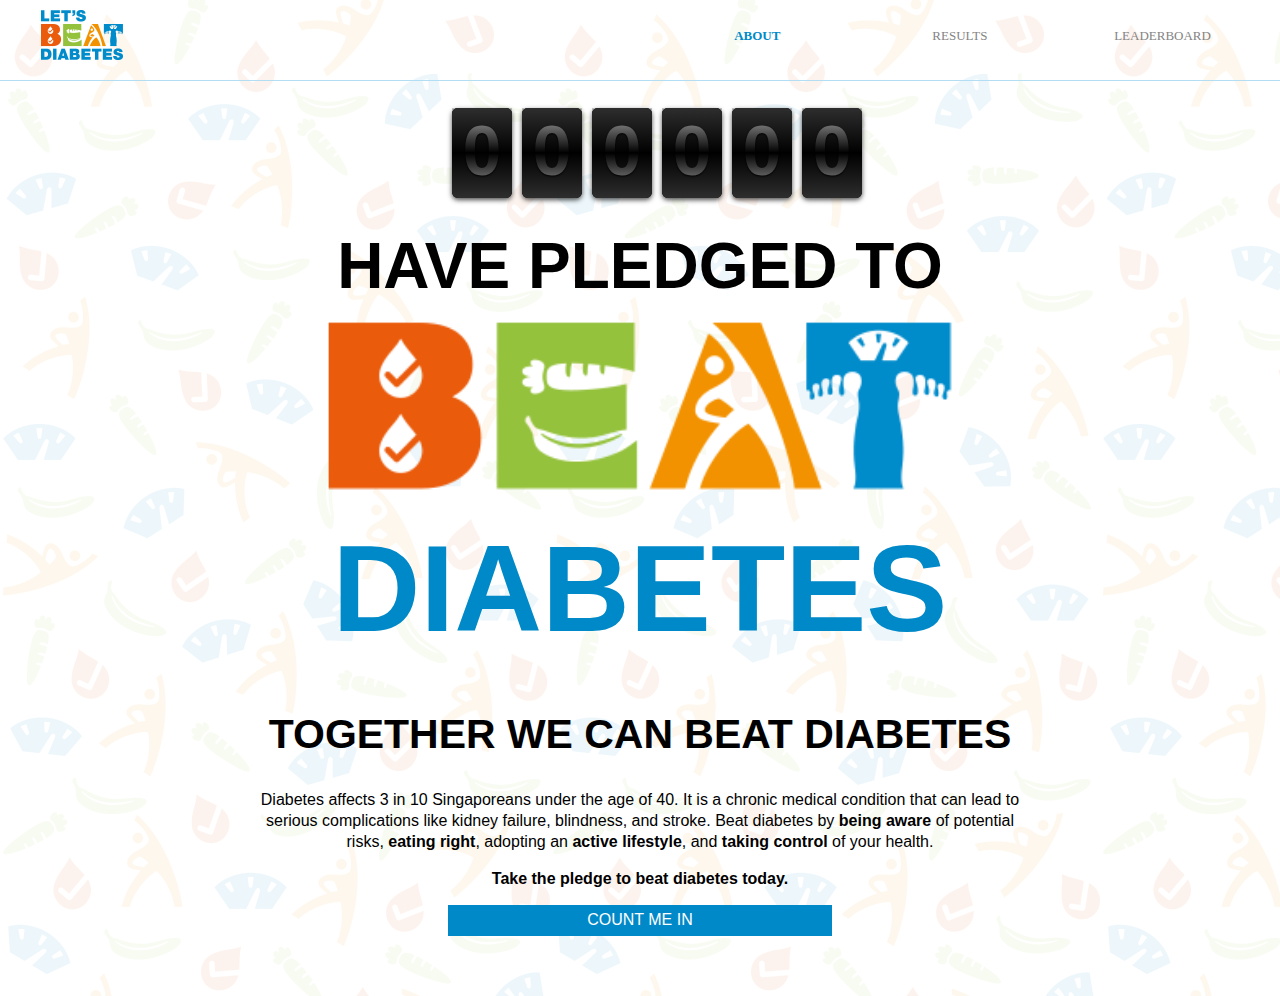
==== commit aee6cb3c: "Merge remote-tracking branch 'origin/master'" ====
--- a/front_end/facebook_app/design.html
+++ b/front_end/facebook_app/design.html
@@ -1,186 +1,177 @@
 <!DOCTYPE html>
+<html>
 <head>
 
-	<meta name="viewport" content="width=device-width, initial-scale=1"/>
-	<meta http-equiv="Content-Type" content="text/html; charset=utf-8" />
-	<title>Facebook App</title>		
-	<link rel="stylesheet" href="js/jqueryMobile/jquery.mobile-1.4.5.min.css"/>
-    <link rel="stylesheet" href="css/flipclock.css">		
-	<script src="js/jquery-1.12.0.min.js"></script>    
-	<script src="js/flipclock.min.js"></script>
-	<script src="js/jqueryMobile/jquery.mobile-1.4.5.min.js"></script>
+<meta name="viewport" content="width=device-width, initial-scale=1" />
+<meta http-equiv="Content-Type" content="text/html; charset=utf-8" />
+<title>Facebook App</title>
 
-	<style>
-    	body {
-    		background-image: url("images/BG_img.png");
-		}
-    </style>
+<link rel="stylesheet"
+	href="js/jqueryMobile/jquery.mobile-1.4.5.min.css" />
+<link rel="stylesheet" href="css/flipclock.css">
+
+
+<script src="js/jquery-1.12.0.min.js"></script>
+<script src="js/jqueryMobile/jquery.mobile-1.4.5.min.js"></script>
+<script src="js/flipclock.min.js"></script>
+<script src="js/main.js"></script>
+
+<style>
+body {
+	background-image: url("images/BG_img.png");
+}
+</style>
 </head>
 <body>
-<div data-role="page" data-theme="c">
-	<div data-role="header" data-tap-toggle="false">	
-    	<div style="width:100%;height:auto;float:left;border-bottom: 1px solid #b3ddf3;">
-        	<div style="width:50%;height:80px;float:left;"> 
-            	    <div style="width:100%;height:auto;float:left;">
-                    	<div style="width:5%;height:1px;float:left;">             	       	
-                        </div>
-                        
-                        <div style="width:95%;height:1px;float:left;"> 
-                        	<img src="images/logo.png">            	       	
-                         </div>
-                    	 
-                    </div>	
-        	</div> 
-            <div style="width:50%;height:80px;float:left;"> 
-                     <div style="width:100%;height:auto;float:left;position: relative;top: 25px;">
-                         <div style="width:5%;height:1px;float:left;">             	       	
-                         </div>
-                         <div style="width:26.66%;height:auto;float:left;font-family:HelveticaNeue;text-align: center;"> 
-                            <a href="" style="text-decoration: none;color:#008ac8;font-weight: bold;font-size: 13px;">ABOUT</a>            	       	
-                         </div>
-                         <div style="width:5%;height:1px;float:left;">             	       	
-                         </div> 
-                         <div style="width:26.66%;height:auto;float:left;font-family:HelveticaNeue;text-align: center;"> 
-                            <a href="" style="text-decoration: none;color:#848484;font-size: 13px;">RESULTS</a>            	       	
-                         </div>
-                         <div style="width:5%;height:1px;float:left;">             	       	
-                         </div> 
-                         <div style="width:26.66%;height:auto;float:left;font-family:HelveticaNeue;text-align: center;"> 
-                            <a href="" style="text-decoration: none;color:#848484;font-size: 13px;">LEADERBOARD</a>             	       	
-                         </div>
-                         <div style="width:5%;height:1px;float:left;">             	       	
-                         </div>   
-                     </div>	
-        	</div>
-           
-        </div> 
-           
+	<div data-role="page" data-theme="c">
+		<div data-role="header" data-tap-toggle="false">
+			<div
+				style="width: 100%; height: auto; float: left; border-bottom: 1px solid #b3ddf3;">
+				<div style="width: 50%; height: 80px; float: left;">
+					<div style="width: 100%; height: auto; float: left;">
+						<div style="width: 5%; height: 1px; float: left;"></div>
+
+						<div style="width: 95%; height: 1px; float: left;">
+							<img src="images/logo.png">
+						</div>
+
+					</div>
+				</div>
+				<div style="width: 50%; height: 80px; float: left;">
+					<div
+						style="width: 100%; height: auto; float: left; position: relative; top: 25px;">
+						<div style="width: 5%; height: 1px; float: left;"></div>
+						<div
+							style="width: 26.66%; height: auto; float: left; font-family: HelveticaNeue; text-align: center;">
+							<a href=""
+								style="text-decoration: none; color: #008ac8; font-weight: bold; font-size: 13px;">ABOUT</a>
+						</div>
+						<div style="width: 5%; height: 1px; float: left;"></div>
+						<div
+							style="width: 26.66%; height: auto; float: left; font-family: HelveticaNeue; text-align: center;">
+							<a href=""
+								style="text-decoration: none; color: #848484; font-size: 13px;">RESULTS</a>
+						</div>
+						<div style="width: 5%; height: 1px; float: left;"></div>
+						<div
+							style="width: 26.66%; height: auto; float: left; font-family: HelveticaNeue; text-align: center;">
+							<a href=""
+								style="text-decoration: none; color: #848484; font-size: 13px;">LEADERBOARD</a>
+						</div>
+						<div style="width: 5%; height: 1px; float: left;"></div>
+					</div>
+				</div>
+
+			</div>
+
+		</div>
+
+
+		<div data-role="main">
+			<div style="width: 100%; height: auto; float: left;">
+
+				<div
+					style="width: 60%; height: auto; float: left; text-align: center; padding: 0% 20%;">
+					<div style="width: 100%; height: auto; float: left;">
+
+						<div
+							style="width: 56%; height: auto; float: left; text-align: center; padding: 0% 22%;">
+							<div class="clock" style="margin: 2em;"></div>
+						</div>
+
+
+					</div>
+				</div>
+
+			</div>
+
+			<div style="width: 100%; height: auto; float: left;">
+				<div style="width: 20%; height: 1px; float: left;"></div>
+				<div
+					style="width: 60%; height: auto; float: left; text-align: center;">
+					<span style="width: 100%; font-size: 5.0vw; font-family: inherit;"><strong>HAVE
+							PLEDGED TO</strong></span>
+				</div>
+				<div style="width: 20%; height: 1px; float: left;"></div>
+			</div>
+
+			<div style="width: 100%; height: auto; float: left;">
+				<div style="width: 20%; height: 1px; float: left;"></div>
+				<div
+					style="width: 60%; height: auto; float: left; text-align: center;">
+					<img style="width: 85%;" src="images/beat.png">
+				</div>
+				<div style="width: 20%; height: 1px; float: left;"></div>
+			</div>
+
+			<div style="width: 100%; height: auto; float: left;">
+				<div style="width: 20%; height: 1px; float: left;"></div>
+				<div
+					style="width: 60%; height: auto; float: left; text-align: center;">
+					<span
+						style="width: 100%; font-size: 9.5vw; font-family: inherit; color: #0089c8;"><strong>DIABETES</strong></span>
+				</div>
+				<div style="width: 20%; height: 1px; float: left;"></div>
+			</div>
+
+			<div style="width: 100%; height: 40px; float: left;"></div>
+
+			<div
+				style="width: 100%; height: auto; float: left; padding-bottom: 13px;">
+				<div style="width: 20%; height: 1px; float: left;"></div>
+				<div
+					style="width: 60%; height: auto; float: left; text-align: center;">
+					<div style="width: 100%; height: auto; float: left;">
+						<span style="font-size: 3.2vw;"><strong>TOGETHER
+								WE CAN BEAT DIABETES</strong></span>
+					</div>
+				</div>
+				<div style="width: 20%; height: 1px; float: left;"></div>
+			</div>
+
+			<div style="width: 100%; height: auto; float: left;">
+				<div style="width: 20%; height: 1px; float: left;"></div>
+				<div
+					style="width: 60%; height: auto; float: left; text-align: center;">
+					<div style="width: 100%; height: auto; float: left;">
+						<p style="text-align: center;">
+							Diabetes affects 3 in 10 Singaporeans under the age of 40. It is
+							a chronic medical condition that can lead to serious
+							complications like kidney failure, blindness, and stroke. Beat
+							diabetes by <strong>being aware </strong>of potential risks, <strong>eating
+								right</strong>, adopting an <strong>active lifestyle</strong>, and <strong>taking
+								control</strong> of your health.
+						</p>
+
+						<p style="text-align: center;">
+							<strong>Take the pledge to beat diabetes today.</strong>
+						</p>
+					</div>
+				</div>
+				<div style="width: 20%; height: 1px; float: left;"></div>
+			</div>
+
+
+			<div style="width: 100%; height: auto; float: left;">
+				<div style="width: 35%; height: 1px; float: left;"></div>
+				<div
+					style="width: 30%; height: auto; float: left; text-align: center;">
+					<div
+						style="width: 100%; height: auto; float: left; background-color: #0089c8; color: white;">
+						<span style="width: 100%; height: 5px; float: left;"></span> <span>COUNT
+							ME IN</span> <span style="width: 100%; height: 5px; float: left;"></span>
+					</div>
+				</div>
+				<div style="width: 35%; height: 1px; float: left;"></div>
+			</div>
+
+			<div style="width: 35%; height: 60px; float: left;"></div>
+		</div>
+
+
+		<div data-role="footer" data-position="fixed" data-tap-toggle="false">
+		</div>
 	</div>
-    
-    
-	<div data-role="main">
-    	   <div style="width:100%;height:auto;float:left;">
-           		
-                <div style="width:60%;height:auto;float:left;text-align: center;padding: 0% 20%;">
-                	<div style="width:100%;height:auto;float:left;">                		
-                       
-                        <div style="width:56%;height:auto;float:left;text-align: center;padding: 0% 22%;">
-                        	<div class="clock" style="margin:2em;"></div>             	       	
-                		</div>
-                         
-                              
-                    </div>	       	
-                </div>
-               
-           </div> 
-           
-           <div style="width:100%;height:auto;float:left;">
-           		<div style="width:20%;height:1px;float:left;">             	       	
-                </div>
-                <div style="width:60%;height:auto;float:left;text-align: center;">                	
-                		<span style="width:100%;font-size: 5.0vw;font-family: inherit;"><strong>HAVE PLEDGED TO</strong></span>                   
-                </div>
-                <div style="width:20%;height:1px;float:left;">             	       	
-                </div>	
-           </div> 
-           
-           <div style="width:100%;height:auto;float:left;">
-           		<div style="width:20%;height:1px;float:left;">             	       	
-                </div>
-                <div style="width:60%;height:auto;float:left;text-align: center;">                	
-                		 <img style="width: 85%;" src="images/beat.png">                          	
-                </div>
-                <div style="width:20%;height:1px;float:left;">             	       	
-                </div>	
-           </div>
-           
-           <div style="width:100%;height:auto;float:left;">
-           		<div style="width:20%;height:1px;float:left;">             	       	
-                </div>
-                <div style="width:60%;height:auto;float:left;text-align: center;">                	
-                		<span style="width:100%;font-size: 9.5vw;font-family: inherit;color: #0089c8;"><strong>DIABETES</strong></span>                           	
-                </div>
-                <div style="width:20%;height:1px;float:left;">             	       	
-                </div>	
-           </div>
-           
-           <div style="width:100%;height:40px;float:left;">           		
-           </div> 
-           
-           <div style="width:100%;height:auto;float:left;padding-bottom: 13px;">
-           		<div style="width:20%;height:1px;float:left;">             	       	
-                </div>
-                <div style="width:60%;height:auto;float:left;text-align: center;">
-                	<div style="width:100%;height:auto;float:left;">                	
-                		<span style="font-size: 3.2vw;"><strong>TOGETHER WE CAN BEAT DIABETES</strong></span>
-                    </div>                           	
-                </div>
-                <div style="width:20%;height:1px;float:left;">             	       	
-                </div>	
-           </div>  
-           
-           <div style="width:100%;height:auto;float:left;">
-           		<div style="width:20%;height:1px;float:left;">             	       	
-                </div>
-                <div style="width:60%;height:auto;float:left;text-align: center;">
-                	<div style="width:100%;height:auto;float:left;">                	
-                		<p style="text-align: center;">Diabetes affects 3 in 10 Singaporeans under the age of 40.
-It is a chronic medical condition that can lead to serious complications like kidney failure, blindness, and stroke. Beat diabetes by <strong>being aware </strong>of potential risks, <strong>eating right</strong>, adopting an <strong>active lifestyle</strong>, and <strong>taking control</strong> of your health.</p>
-
-<p style="text-align: center;"><strong>Take the pledge to beat diabetes today.</strong></p>
-                    </div>                           	
-                </div>
-                <div style="width:20%;height:1px;float:left;">             	       	
-                </div>	
-           </div>
-           
-           
-           <div style="width:100%;height:auto;float:left;">
-           		<div style="width:35%;height:1px;float:left;">             	       	
-                </div>
-                <div style="width:30%;height:auto;float:left;text-align: center;">
-                	<div style="width:100%;height:auto;float:left;background-color: #0089c8;color: white;">
-                    	<span style="width:100%;height:5px;float: left;"></span>
-						<span>COUNT ME IN</span>
-						<span style="width:100%;height:5px;float: left;"></span>
-                    </div>                           	
-                </div>
-                <div style="width:35%;height:1px;float:left;">             	       	
-                </div>	
-           </div>  
-           
-           <div style="width:35%;height:60px;float:left;">             	       	
-           </div> 
-	</div>
-    
-    
-    <div data-role="footer" data-position="fixed" data-tap-toggle="false">	     
-	</div>
-</div>
 	<!--<div data-role="footer" data-position="fixed">...</div>-->
-</div>
-
-<script type="text/javascript">
-			var clock;
-
-			$(document).ready(function() {
-
-				// Instantiate a counter
-				clock = new FlipClock($('.clock'), 2543, {
-					clockFace: 'Counter',
-					//autoStart: true,
-					minimumDigits: 6
-				});
-				count(clock);
-			});
-			
-			function count(clock){				
-				window.setTimeout(function(){
-					clock.increment();
-					count(clock);					
-					},100);
-			}
-</script>
-
 </body>
 </html>
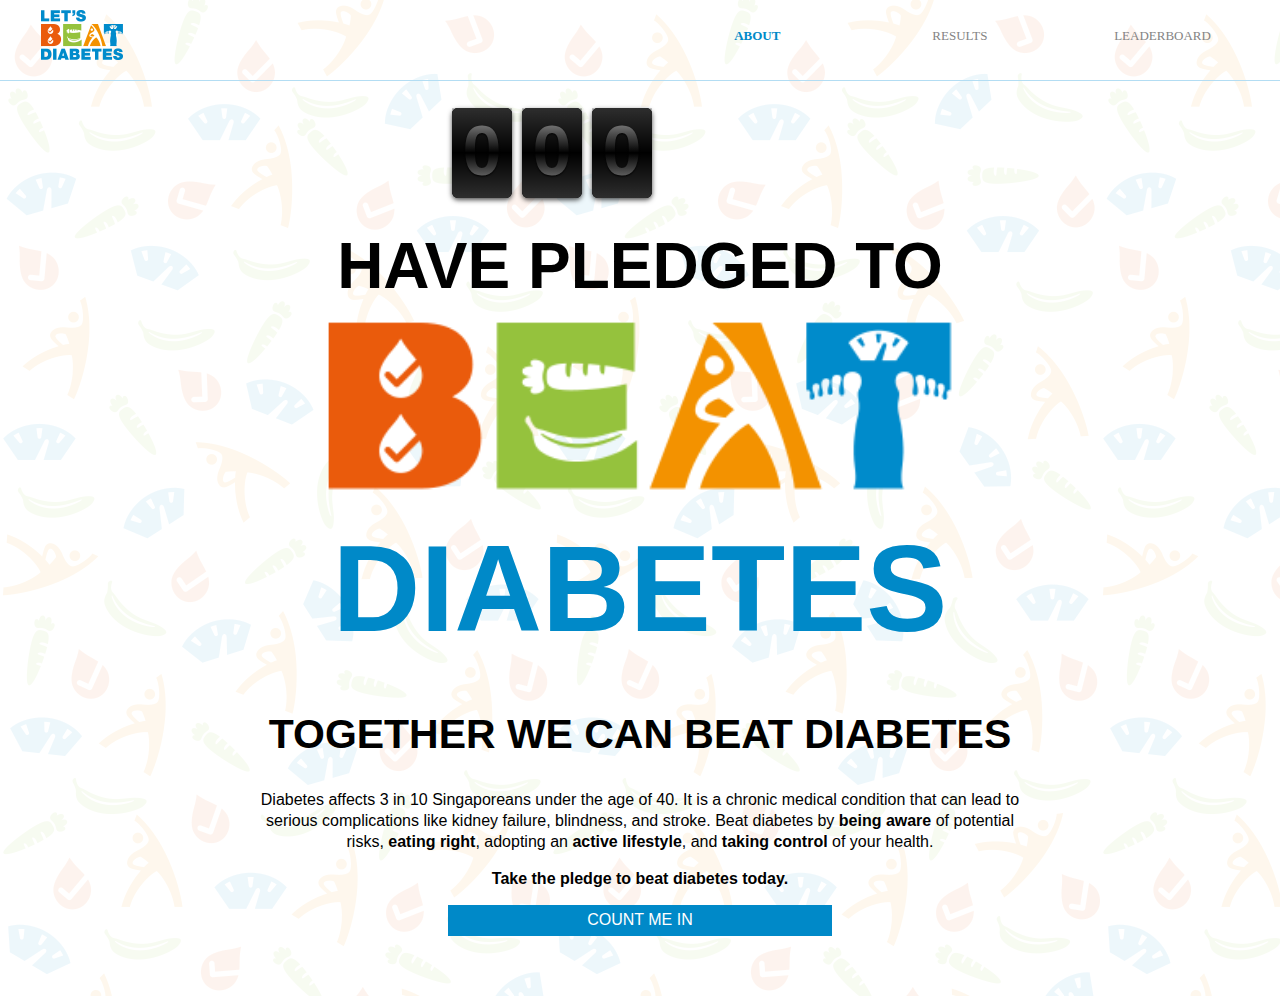
==== commit cecbd751: "." ====
--- a/front_end/facebook_app/design.html
+++ b/front_end/facebook_app/design.html
@@ -15,6 +15,7 @@
 <script src="js/jqueryMobile/jquery.mobile-1.4.5.min.js"></script>
 <script src="js/flipclock.min.js"></script>
 <script src="js/main.js"></script>
+<script src="js/facebook.js"></script>
 
 <style>
 body {
@@ -161,6 +162,9 @@
 						<span style="width: 100%; height: 5px; float: left;"></span> <span>COUNT
 							ME IN</span> <span style="width: 100%; height: 5px; float: left;"></span>
 					</div>
+					<!-- <fb:login-button scope="public_profile,email"
+						onlogin="checkLoginState();">
+					</fb:login-button> -->
 				</div>
 				<div style="width: 35%; height: 1px; float: left;"></div>
 			</div>
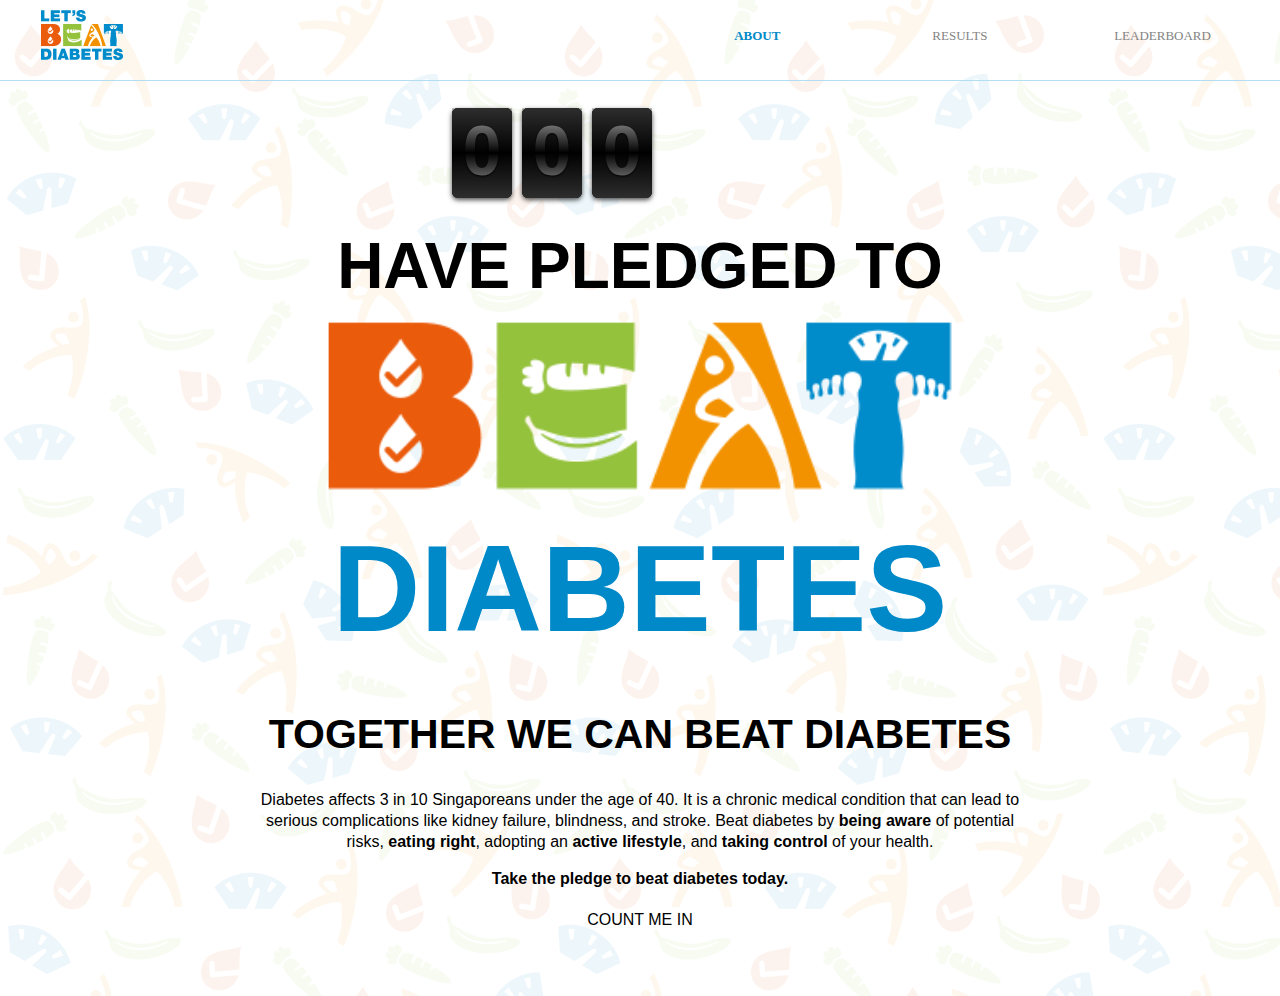
==== commit 99828252: "." ====
--- a/front_end/facebook_app/design.html
+++ b/front_end/facebook_app/design.html
@@ -158,13 +158,23 @@
 				<div
 					style="width: 30%; height: auto; float: left; text-align: center;">
 					<div
-						style="width: 100%; height: auto; float: left; background-color: #0089c8; color: white;">
-						<span style="width: 100%; height: 5px; float: left;"></span> <span>COUNT
-							ME IN</span> <span style="width: 100%; height: 5px; float: left;"></span>
+						style="width: 100%; height: auto; float: left;">
+						<span style="width: 100%; height: 5px; float: left;"></span>
+						
+						<fb:login-button size="large" scope="public_profile,email" onlogin="checkLoginState();">COUNT ME IN</fb:login-button>
+					
+					<span style="width: 100%; height: 5px; float: left;"></span>
 					</div>
-					<!-- <fb:login-button scope="public_profile,email"
-						onlogin="checkLoginState();">
-					</fb:login-button> -->
+					
+<!-- 					<div -->
+<!-- 						style="width: 100%; height: auto; float: left; background-color: #0089c8; color: white;"> -->
+<!-- 						<span style="width: 100%; height: 5px; float: left;"></span> -->
+<!-- 							<span></span> -->
+<!-- 						<fb:login-button size="large" scope="public_profile,email" onlogin="checkLoginState();">COUNT ME IN</fb:login-button> -->
+					
+<!-- 					<span style="width: 100%; height: 5px; float: left;"></span> -->
+<!-- 					</div> -->
+
 				</div>
 				<div style="width: 35%; height: 1px; float: left;"></div>
 			</div>
@@ -176,6 +186,8 @@
 		<div data-role="footer" data-position="fixed" data-tap-toggle="false">
 		</div>
 	</div>
+	
+	
 	<!--<div data-role="footer" data-position="fixed">...</div>-->
 </body>
 </html>
